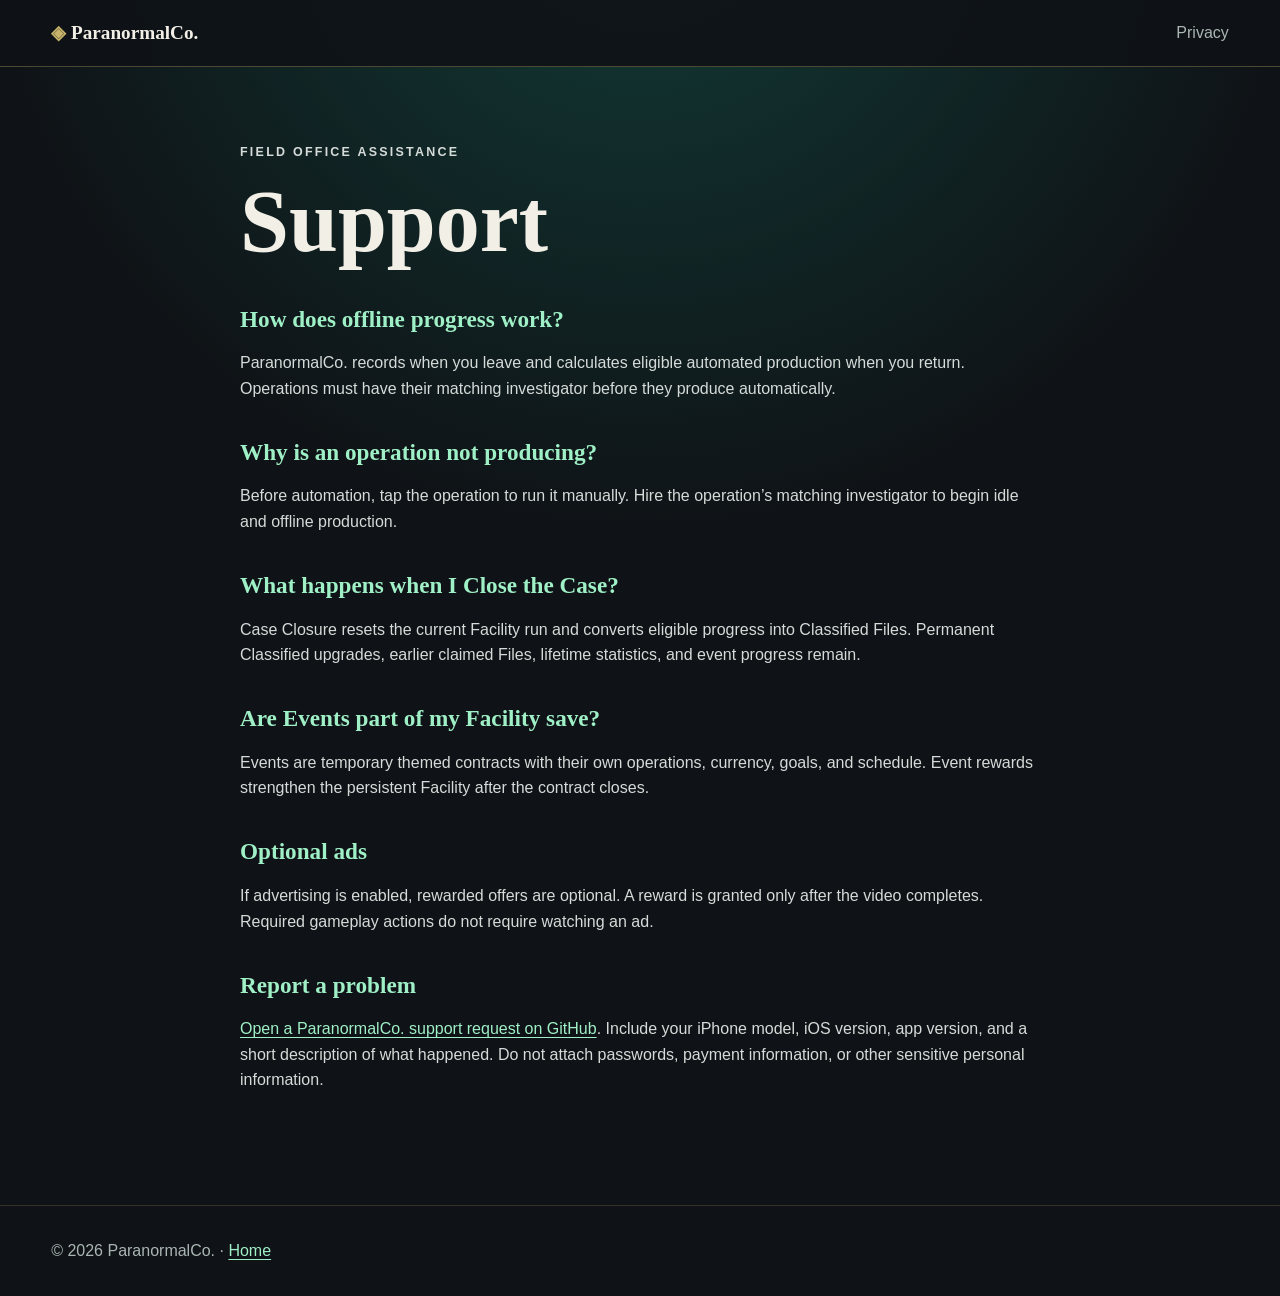
==== support.html @ 09b52cce "Publish ParanormalCo support and privacy pages" ====
<!doctype html>
<html lang="en">
<head>
  <meta charset="utf-8">
  <meta name="viewport" content="width=device-width, initial-scale=1">
  <title>Support — ParanormalCo.</title>
  <link rel="stylesheet" href="styles.css">
</head>
<body>
  <header class="nav"><a class="brand" href="index.html"><span class="eye">◈</span> ParanormalCo.</a><nav><a href="privacy.html">Privacy</a></nav></header>
  <main class="document">
    <p class="eyebrow">FIELD OFFICE ASSISTANCE</p>
    <h1>Support</h1>

    <h2>How does offline progress work?</h2>
    <p>ParanormalCo. records when you leave and calculates eligible automated production when you return. Operations must have their matching investigator before they produce automatically.</p>

    <h2>Why is an operation not producing?</h2>
    <p>Before automation, tap the operation to run it manually. Hire the operation’s matching investigator to begin idle and offline production.</p>

    <h2>What happens when I Close the Case?</h2>
    <p>Case Closure resets the current Facility run and converts eligible progress into Classified Files. Permanent Classified upgrades, earlier claimed Files, lifetime statistics, and event progress remain.</p>

    <h2>Are Events part of my Facility save?</h2>
    <p>Events are temporary themed contracts with their own operations, currency, goals, and schedule. Event rewards strengthen the persistent Facility after the contract closes.</p>

    <h2>Optional ads</h2>
    <p>If advertising is enabled, rewarded offers are optional. A reward is granted only after the video completes. Required gameplay actions do not require watching an ad.</p>

    <h2>Report a problem</h2>
    <p><a href="https://github.com/cnoles1980/paranormalco-pages/issues/new">Open a ParanormalCo. support request on GitHub</a>. Include your iPhone model, iOS version, app version, and a short description of what happened. Do not attach passwords, payment information, or other sensitive personal information.</p>
  </main>
  <footer>© 2026 ParanormalCo. · <a href="index.html">Home</a></footer>
</body>
</html>
---- styles.css ----
:root {
  color-scheme: dark;
  --void: #0f1216;
  --panel: #151e21;
  --teal: #1e2a2e;
  --ecto: #0e3d3f;
  --gold: #c7b36a;
  --mint: #9ff0c6;
  --amethyst: #8d79a3;
  --paper: #f2efe6;
  --muted: #aab6b3;
  font-family: ui-sans-serif, -apple-system, BlinkMacSystemFont, "Segoe UI", sans-serif;
}
* { box-sizing: border-box; }
body { margin: 0; min-height: 100vh; background: radial-gradient(circle at 50% -10%, #123d38 0, var(--void) 42rem); color: var(--paper); line-height: 1.6; }
a { color: var(--mint); text-underline-offset: .2em; }
.nav { display: flex; justify-content: space-between; align-items: center; gap: 2rem; padding: 1.1rem clamp(1.2rem, 4vw, 4rem); border-bottom: 1px solid #c7b36a55; background: #0f1216e8; }
.brand { color: var(--paper); font-family: Georgia, serif; font-weight: 700; font-size: 1.2rem; text-decoration: none; }
.eye { color: var(--gold); }
nav { display: flex; gap: 1.2rem; }
nav a { color: var(--muted); text-decoration: none; }
nav a:hover, nav a:focus { color: var(--mint); }
main { width: min(70rem, calc(100% - 2rem)); margin: 0 auto; }
.hero { min-height: 34rem; display: grid; align-content: center; padding: 5rem 0 4rem; }
.eyebrow { color: var(--gold); font-size: .78rem; font-weight: 800; letter-spacing: .18em; }
h1, h2 { font-family: Georgia, serif; line-height: 1.05; }
h1 { max-width: 12ch; margin: .45rem 0 1.2rem; font-size: clamp(3.25rem, 9vw, 7rem); }
.lede { max-width: 46rem; color: var(--muted); font-size: clamp(1.08rem, 2.2vw, 1.35rem); }
.actions { display: flex; flex-wrap: wrap; gap: .8rem; margin-top: 1.5rem; }
.button { display: inline-block; padding: .78rem 1.05rem; border: 1px solid var(--gold); background: var(--ecto); color: var(--paper); font-weight: 800; letter-spacing: .05em; text-decoration: none; }
.button.secondary { background: transparent; color: var(--gold); }
.brief-grid { display: grid; grid-template-columns: repeat(3, 1fr); gap: 1rem; padding-bottom: 5rem; }
.brief-grid article { min-height: 15rem; padding: 1.5rem; border: 1px solid #c7b36a55; background: linear-gradient(145deg, #172428, #11181b); }
.brief-grid h2 { font-size: 1.55rem; }
.brief-grid p { color: var(--muted); }
.brief-grid .number { color: var(--gold); font-weight: 800; letter-spacing: .12em; }
.document { max-width: 50rem; padding: 4rem 0 6rem; }
.document h1 { max-width: none; font-size: clamp(2.8rem, 8vw, 5.5rem); }
.document h2 { margin-top: 2.4rem; color: var(--mint); font-size: 1.45rem; }
.document p { color: #d5dbd8; }
footer { padding: 2rem clamp(1.2rem, 4vw, 4rem); border-top: 1px solid #c7b36a33; color: var(--muted); }
@media (max-width: 720px) {
  .brief-grid { grid-template-columns: 1fr; }
  .nav { align-items: flex-start; }
  .hero { min-height: 28rem; }
}
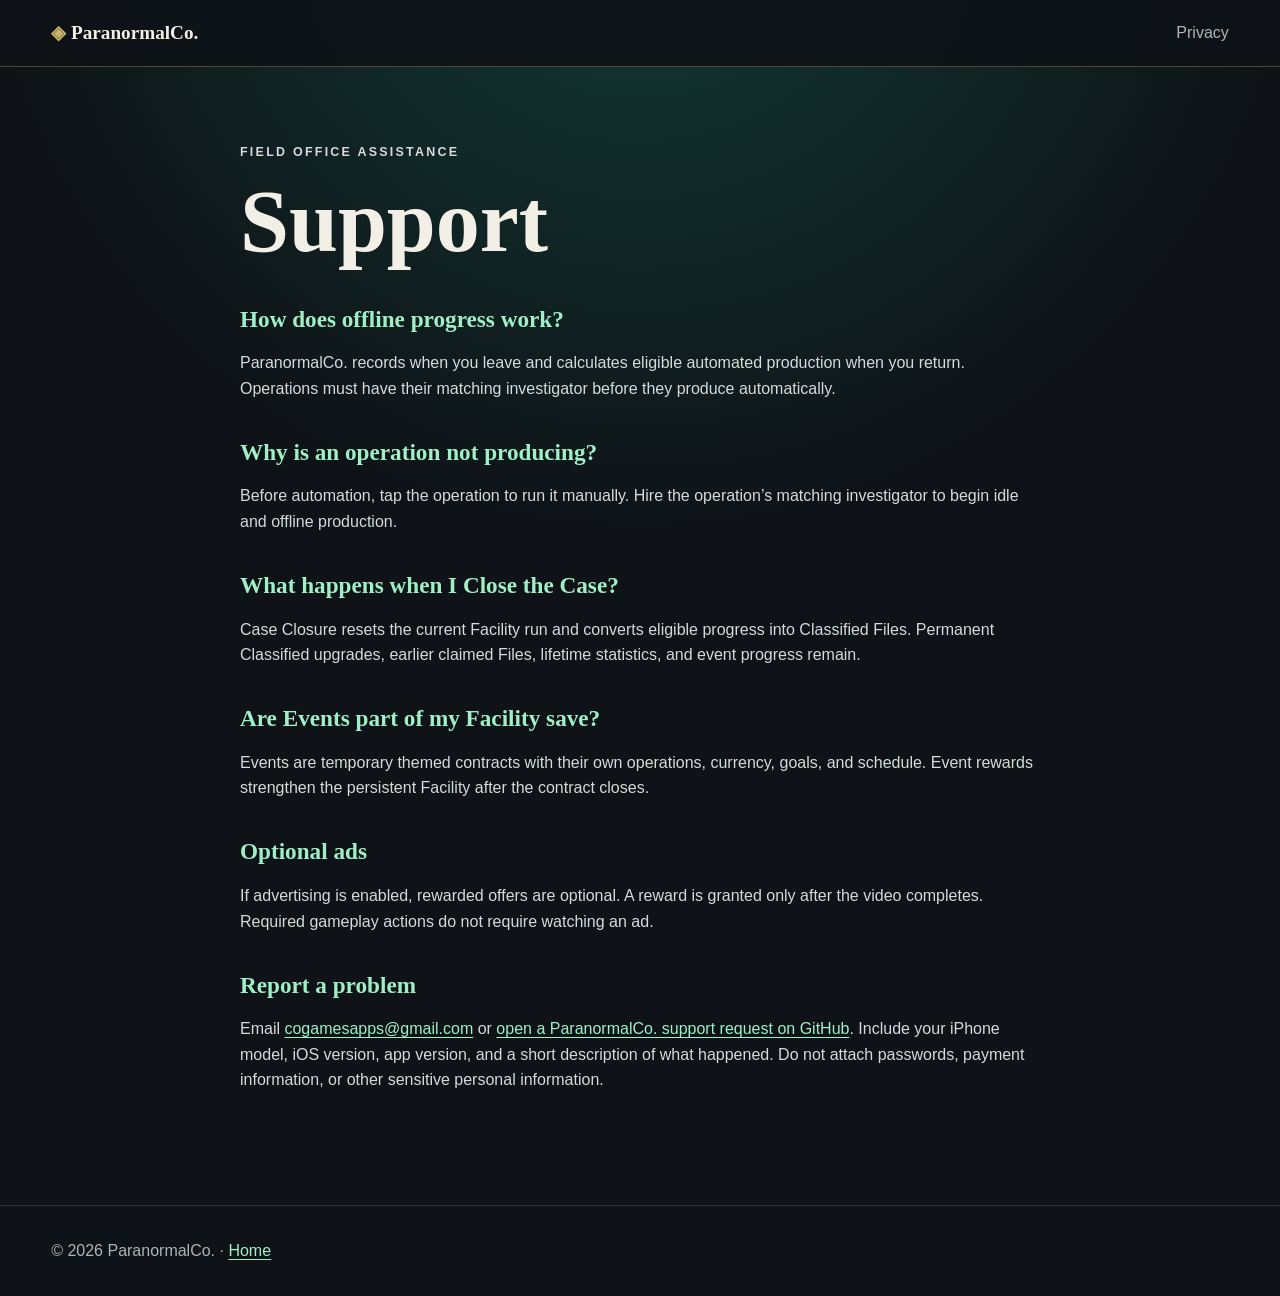
==== commit 40f72a5e: "Add ParanormalCo support email" ====
--- a/support.html
+++ b/support.html
@@ -28,7 +28,7 @@
     <p>If advertising is enabled, rewarded offers are optional. A reward is granted only after the video completes. Required gameplay actions do not require watching an ad.</p>
 
     <h2>Report a problem</h2>
-    <p><a href="https://github.com/cnoles1980/paranormalco-pages/issues/new">Open a ParanormalCo. support request on GitHub</a>. Include your iPhone model, iOS version, app version, and a short description of what happened. Do not attach passwords, payment information, or other sensitive personal information.</p>
+    <p>Email <a href="mailto:cogamesapps@gmail.com">cogamesapps@gmail.com</a> or <a href="https://github.com/cnoles1980/paranormalco-pages/issues/new">open a ParanormalCo. support request on GitHub</a>. Include your iPhone model, iOS version, app version, and a short description of what happened. Do not attach passwords, payment information, or other sensitive personal information.</p>
   </main>
   <footer>© 2026 ParanormalCo. · <a href="index.html">Home</a></footer>
 </body>
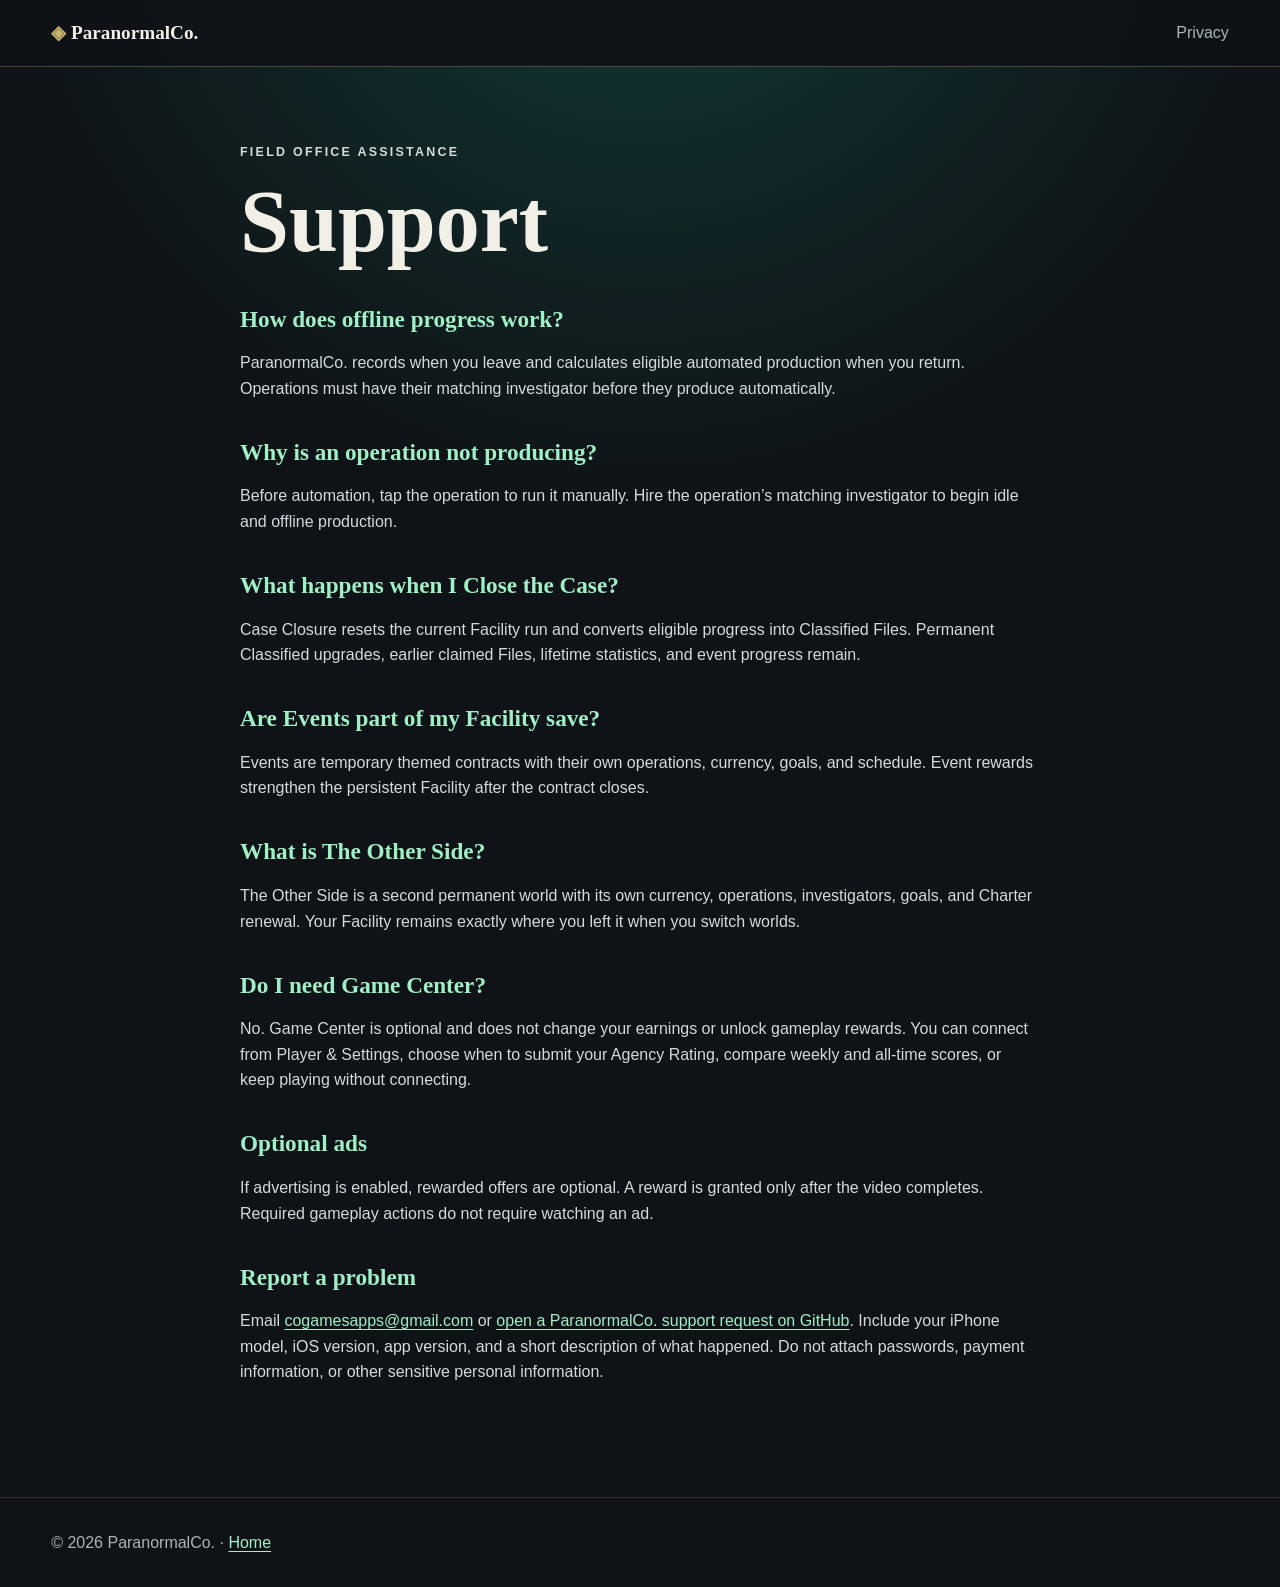
==== commit e9913640: "Document Game Center privacy and support" ====
--- a/support.html
+++ b/support.html
@@ -24,6 +24,12 @@
     <h2>Are Events part of my Facility save?</h2>
     <p>Events are temporary themed contracts with their own operations, currency, goals, and schedule. Event rewards strengthen the persistent Facility after the contract closes.</p>
 
+    <h2>What is The Other Side?</h2>
+    <p>The Other Side is a second permanent world with its own currency, operations, investigators, goals, and Charter renewal. Your Facility remains exactly where you left it when you switch worlds.</p>
+
+    <h2>Do I need Game Center?</h2>
+    <p>No. Game Center is optional and does not change your earnings or unlock gameplay rewards. You can connect from Player &amp; Settings, choose when to submit your Agency Rating, compare weekly and all-time scores, or keep playing without connecting.</p>
+
     <h2>Optional ads</h2>
     <p>If advertising is enabled, rewarded offers are optional. A reward is granted only after the video completes. Required gameplay actions do not require watching an ad.</p>
 
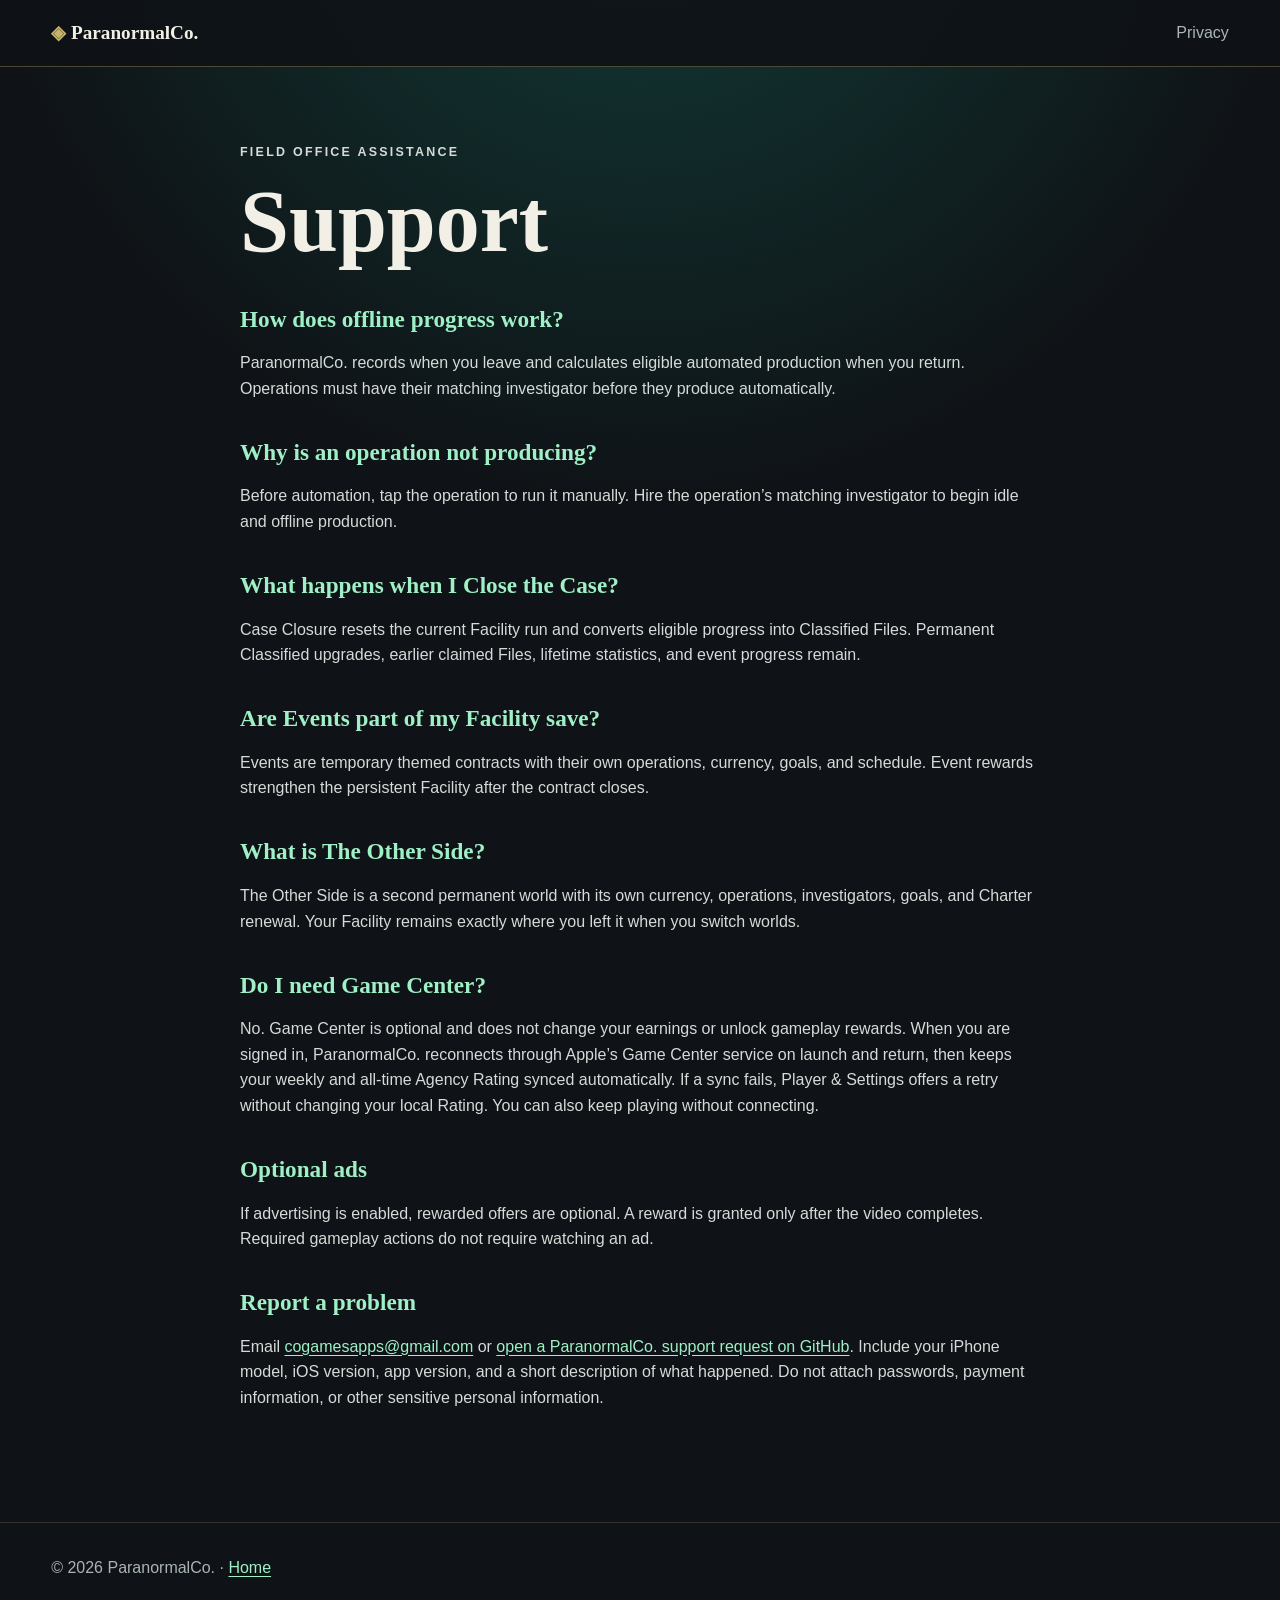
==== commit 574d8a9a: "Update privacy and Game Center disclosures" ====
--- a/support.html
+++ b/support.html
@@ -28,7 +28,7 @@
     <p>The Other Side is a second permanent world with its own currency, operations, investigators, goals, and Charter renewal. Your Facility remains exactly where you left it when you switch worlds.</p>
 
     <h2>Do I need Game Center?</h2>
-    <p>No. Game Center is optional and does not change your earnings or unlock gameplay rewards. You can connect from Player &amp; Settings, choose when to submit your Agency Rating, compare weekly and all-time scores, or keep playing without connecting.</p>
+    <p>No. Game Center is optional and does not change your earnings or unlock gameplay rewards. When you are signed in, ParanormalCo. reconnects through Apple’s Game Center service on launch and return, then keeps your weekly and all-time Agency Rating synced automatically. If a sync fails, Player &amp; Settings offers a retry without changing your local Rating. You can also keep playing without connecting.</p>
 
     <h2>Optional ads</h2>
     <p>If advertising is enabled, rewarded offers are optional. A reward is granted only after the video completes. Required gameplay actions do not require watching an ad.</p>
